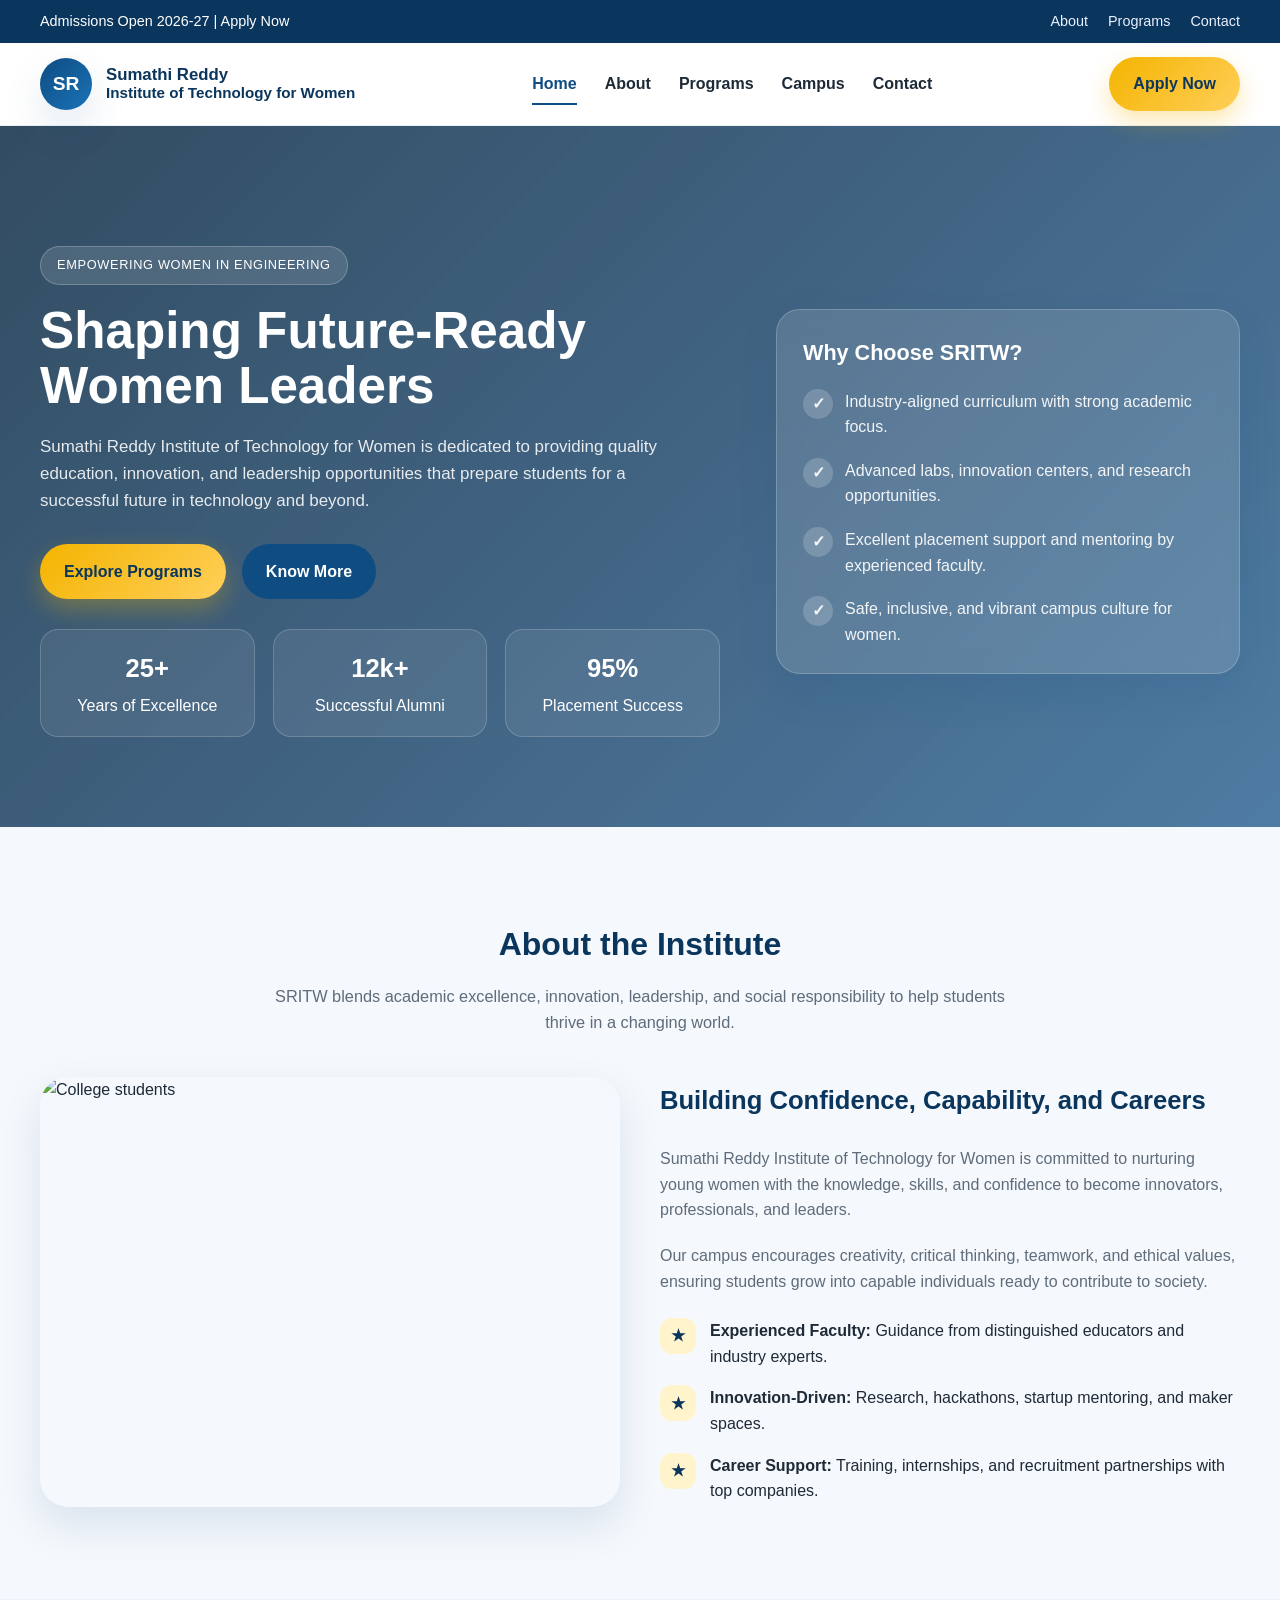
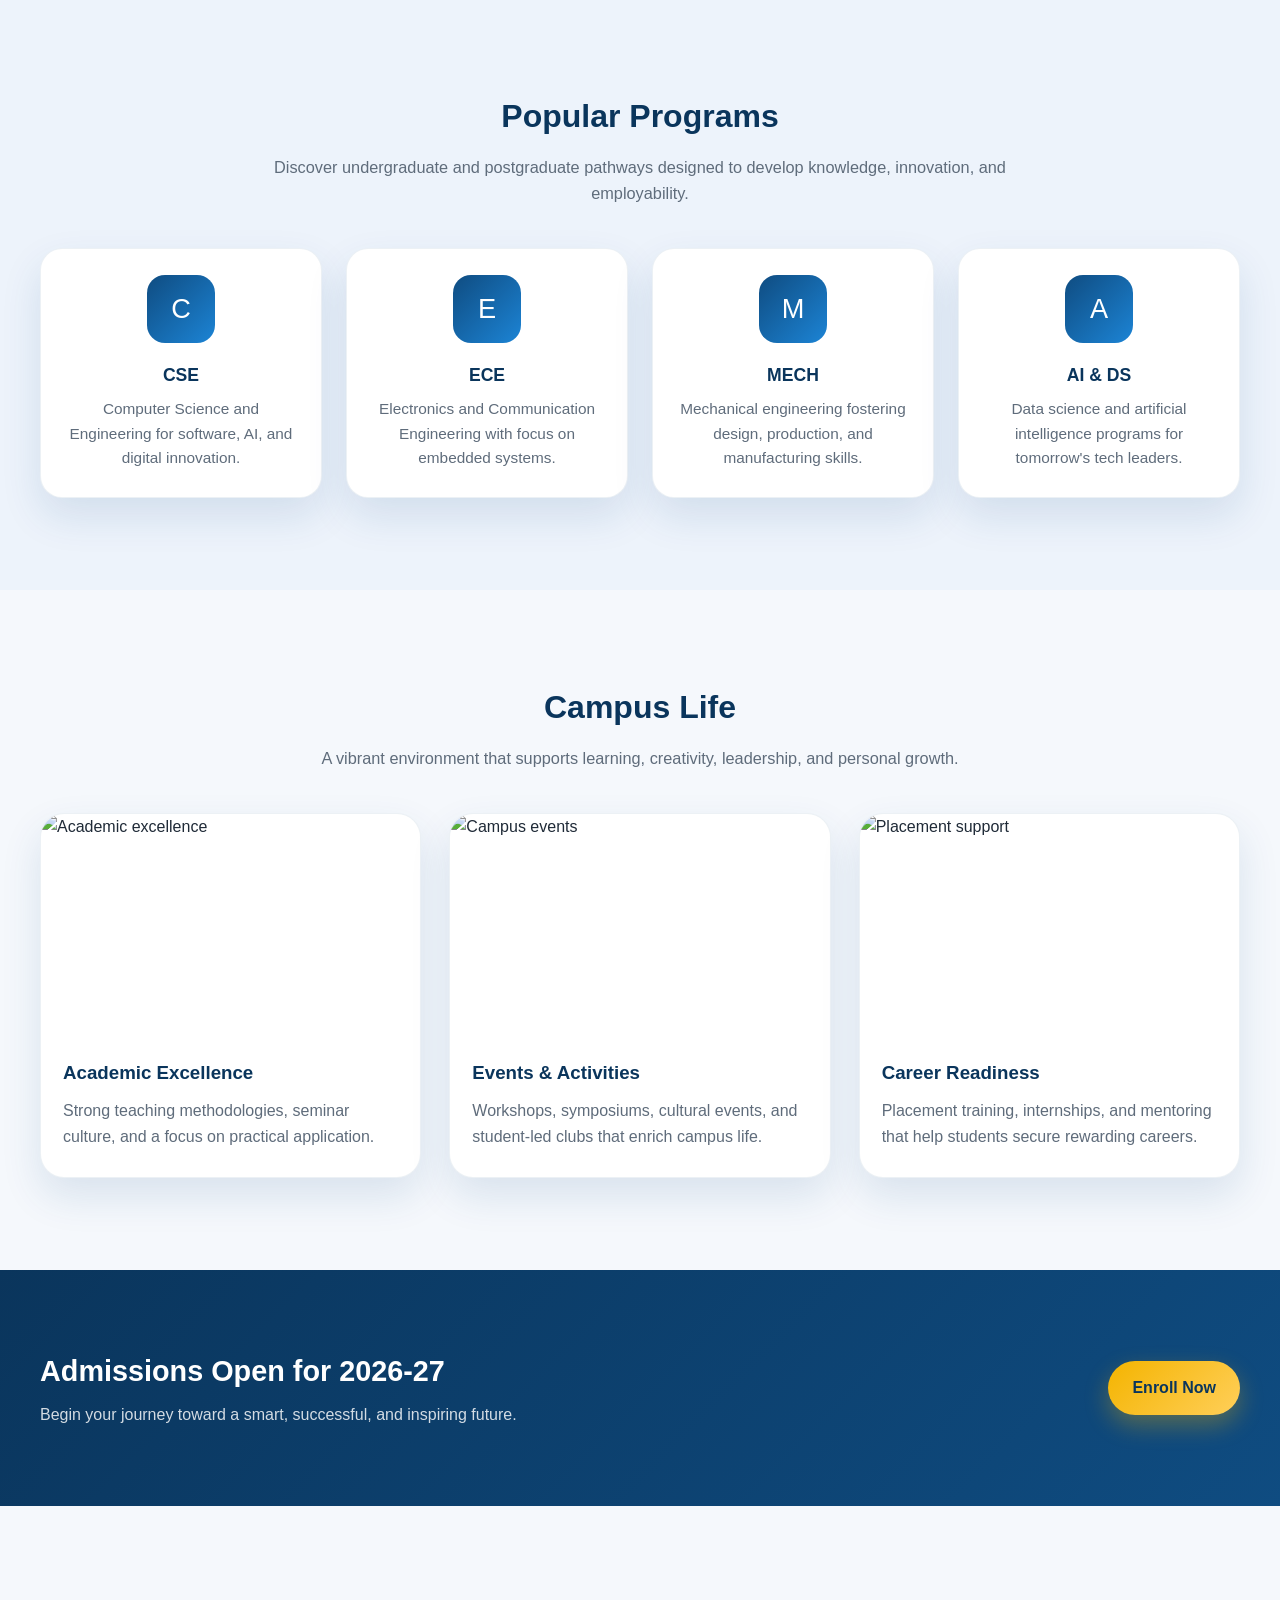
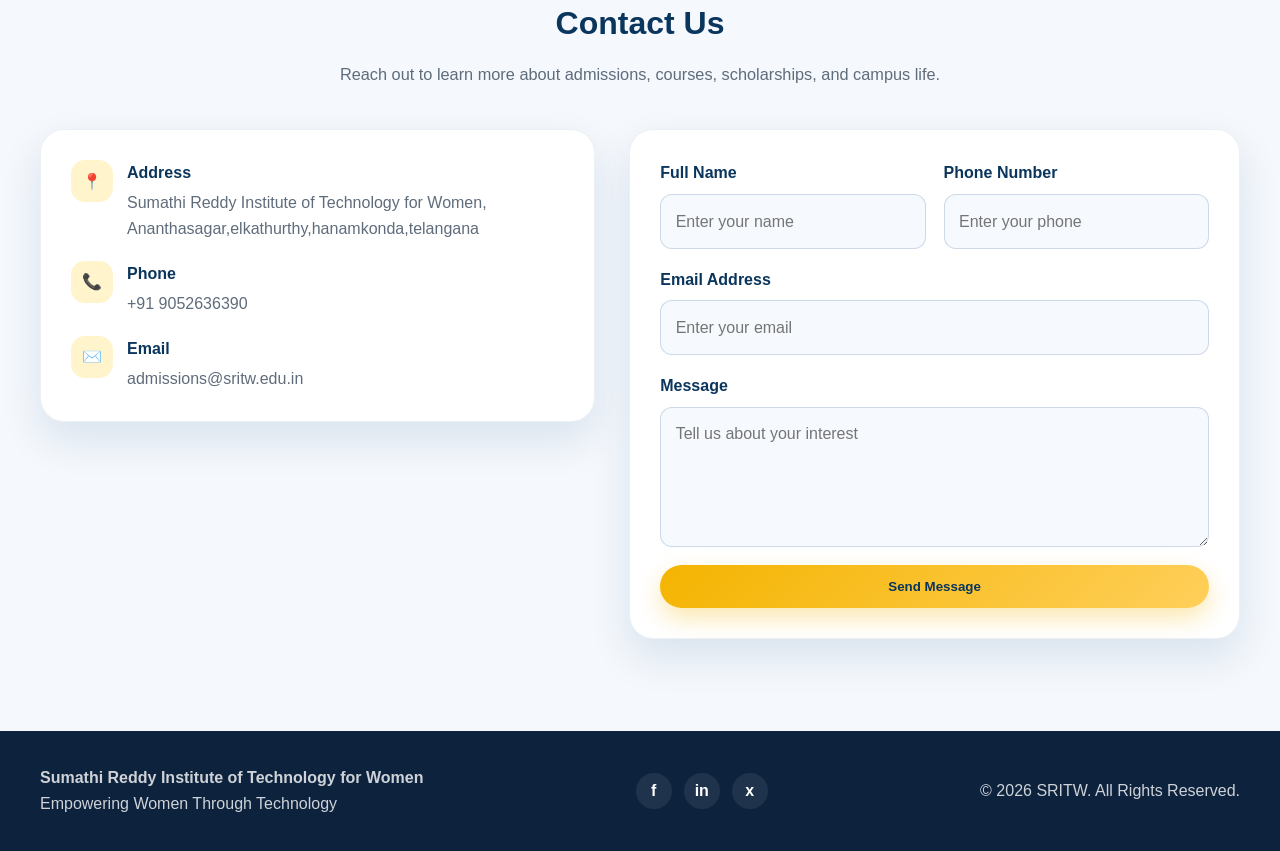
==== index2.html @ fce3830c "sritw webpage" ====
<!DOCTYPE html>
<html lang="en">
<head>
  <meta charset="UTF-8" />
  <meta name="viewport" content="width=device-width, initial-scale=1.0" />
  <title>Sumathi Reddy Institute of Technology for Women</title>
  <meta name="description" content="Sumathi Reddy Institute of Technology for Women - empowering women through quality education, innovation, and career excellence." />
  <style>
    :root {
      --primary: #0f4c81;
      --primary-dark: #0a355c;
      --accent: #f4b400;
      --accent-soft: #fff4cc;
      --text: #1f2a37;
      --muted: #5f6c7b;
      --bg: #f5f8fc;
      --white: #ffffff;
      --shadow: 0 18px 40px rgba(15, 76, 129, 0.12);
    }

    * { box-sizing: border-box; }

    html { scroll-behavior: smooth; }

    body {
      margin: 0;
      font-family: Arial, Helvetica, sans-serif;
      background: var(--bg);
      color: var(--text);
      line-height: 1.6;
    }

    img { max-width: 100%; display: block; }
    a { text-decoration: none; color: inherit; }

    .container {
      width: min(1200px, calc(100% - 40px));
      margin: 0 auto;
    }

    .topbar {
      background: var(--primary-dark);
      color: var(--white);
      font-size: 0.9rem;
    }

    .topbar-inner {
      display: flex;
      justify-content: space-between;
      align-items: center;
      gap: 20px;
      padding: 10px 0;
      flex-wrap: wrap;
    }

    .topbar-links {
      display: flex;
      gap: 20px;
      flex-wrap: wrap;
    }

    .topbar-links a { color: #eaf0ff; }

    .site-header {
      background: rgba(255,255,255,0.95);
      position: sticky;
      top: 0;
      z-index: 1000;
      border-bottom: 1px solid rgba(15, 76, 129, 0.08);
    }

    .nav {
      display: flex;
      justify-content: space-between;
      align-items: center;
      min-height: 82px;
      gap: 20px;
    }

    .brand {
      display: flex;
      align-items: center;
      gap: 14px;
      font-weight: 700;
      color: var(--primary-dark);
    }

    .brand-mark {
      width: 52px;
      height: 52px;
      border-radius: 50%;
      background: linear-gradient(135deg, var(--primary), #1a73b8);
      color: var(--white);
      display: grid;
      place-items: center;
      font-size: 1.2rem;
      box-shadow: var(--shadow);
    }

    .brand-text { line-height: 1.1; font-size: 0.95rem; }
    .brand-text strong { display: block; font-size: 1.05rem; }

    .nav-links {
      display: flex;
      align-items: center;
      gap: 28px;
      font-weight: 600;
      color: var(--text);
      flex-wrap: wrap;
    }

    .nav-links a {
      position: relative;
      transition: color 0.2s ease;
    }

    .nav-links a::after {
      content: "";
      position: absolute;
      left: 0;
      bottom: -8px;
      width: 0;
      height: 2px;
      background: var(--primary);
      transition: width 0.25s ease;
    }

    .nav-links a:hover::after,
    .nav-links a.active::after { width: 100%; }

    .nav-links a:hover,
    .nav-links a.active { color: var(--primary); }

    .nav-actions { display: flex; align-items: center; gap: 14px; }

    .btn {
      display: inline-block;
      border: none;
      cursor: pointer;
      border-radius: 999px;
      padding: 0.9rem 1.5rem;
      font-weight: 700;
      transition: transform 0.2s ease, box-shadow 0.2s ease;
    }

    .btn:hover { transform: translateY(-1px); }
    .btn-primary {
      background: linear-gradient(135deg, var(--accent), #ffcf5a);
      color: var(--primary-dark);
      box-shadow: 0 10px 25px rgba(244, 180, 0, 0.32);
    }
    .btn-secondary {
      background: var(--primary);
      color: var(--white);
    }

    .menu-toggle {
      display: none;
      flex-direction: column;
      gap: 5px;
      background: transparent;
      border: none;
      cursor: pointer;
      padding: 8px;
    }

    .menu-toggle span {
      display: block;
      width: 26px;
      height: 3px;
      background: var(--primary-dark);
      border-radius: 10px;
    }

    .hero {
      background: linear-gradient(135deg, rgba(7, 38, 65, 0.82), rgba(15, 76, 129, 0.72)),
        url('https://images.unsplash.com/photo-1522202176988-66273c2fd55f?auto=format&fit=crop&w=1400&q=80') center/cover no-repeat;
      color: var(--white);
      padding: 120px 0 90px;
    }

    .hero-grid {
      display: grid;
      grid-template-columns: 1.2fr 0.8fr;
      gap: 40px;
      align-items: center;
    }

    .eyebrow {
      display: inline-block;
      background: rgba(255,255,255,0.12);
      border: 1px solid rgba(255,255,255,0.22);
      padding: 0.5rem 1rem;
      border-radius: 999px;
      letter-spacing: 0.05em;
      font-size: 0.8rem;
      text-transform: uppercase;
      margin-bottom: 18px;
    }

    h1 {
      margin: 0;
      font-size: clamp(2.3rem, 4vw, 4rem);
      line-height: 1.08;
    }

    .hero p {
      font-size: 1.06rem;
      max-width: 640px;
      color: rgba(255,255,255,0.88);
      margin: 20px 0 30px;
    }

    .hero-actions {
      display: flex;
      gap: 16px;
      flex-wrap: wrap;
      margin-bottom: 30px;
    }

    .stats {
      display: grid;
      grid-template-columns: repeat(3, minmax(100px, 1fr));
      gap: 18px;
      width: min(680px, 100%);
    }

    .stat-box {
      background: rgba(255,255,255,0.08);
      border: 1px solid rgba(255,255,255,0.18);
      border-radius: 18px;
      padding: 18px 16px;
      text-align: center;
    }

    .stat-box strong {
      display: block;
      font-size: 1.6rem;
      margin-bottom: 4px;
    }

    .hero-card {
      background: rgba(255,255,255,0.13);
      border: 1px solid rgba(255,255,255,0.2);
      border-radius: 24px;
      padding: 26px;
      box-shadow: var(--shadow);
      backdrop-filter: blur(10px);
    }

    .hero-card h3 { margin-top: 0; margin-bottom: 18px; font-size: 1.35rem; }

    .info-list {
      list-style: none;
      padding: 0;
      margin: 0;
      display: grid;
      gap: 18px;
    }

    .info-list li {
      display: flex;
      align-items: flex-start;
      gap: 12px;
      color: rgba(255,255,255,0.92);
    }

    .info-list li span {
      width: 30px;
      height: 30px;
      border-radius: 50%;
      background: rgba(255,255,255,0.18);
      display: grid;
      place-items: center;
      font-weight: 700;
      flex-shrink: 0;
    }

    section { padding: 92px 0; }

    .section-heading {
      text-align: center;
      max-width: 760px;
      margin: 0 auto 42px;
    }

    .section-heading h2 {
      margin: 0 0 12px;
      font-size: clamp(2rem, 2.5vw, 2.8rem);
      color: var(--primary-dark);
    }

    .section-heading p {
      margin: 0;
      color: var(--muted);
      font-size: 1.02rem;
    }

    .about-grid {
      display: grid;
      grid-template-columns: 1fr 1fr;
      gap: 40px;
      align-items: center;
    }

    .about-image {
      border-radius: 28px;
      overflow: hidden;
      box-shadow: var(--shadow);
    }

    .about-image img {
      width: 100%;
      height: 100%;
      object-fit: cover;
      min-height: 430px;
    }

    .about-content h3 {
      margin-top: 0;
      font-size: clamp(1.6rem, 2vw, 2.2rem);
      color: var(--primary-dark);
    }

    .about-content p {
      color: var(--muted);
      margin-bottom: 20px;
    }

    .feature-list {
      list-style: none;
      padding: 0;
      margin: 24px 0 0;
      display: grid;
      gap: 16px;
    }

    .feature-list li {
      display: flex;
      gap: 14px;
      align-items: flex-start;
      color: var(--text);
    }

    .feature-list li .icon {
      width: 36px;
      height: 36px;
      border-radius: 12px;
      background: var(--accent-soft);
      color: var(--primary-dark);
      display: grid;
      place-items: center;
      font-weight: 700;
      flex-shrink: 0;
    }

    .cards-grid {
      display: grid;
      grid-template-columns: repeat(3, minmax(0, 1fr));
      gap: 28px;
    }

    .card {
      background: var(--white);
      border-radius: 24px;
      overflow: hidden;
      box-shadow: var(--shadow);
      border: 1px solid rgba(15, 76, 129, 0.08);
    }

    .card img {
      height: 220px;
      width: 100%;
      object-fit: cover;
    }

    .card-body { padding: 24px 22px 28px; }
    .card-body h3 {
      margin-top: 0;
      margin-bottom: 10px;
      color: var(--primary-dark);
    }
    .card-body p { margin: 0; color: var(--muted); }

    .program-grid {
      display: grid;
      grid-template-columns: repeat(4, minmax(0, 1fr));
      gap: 24px;
    }

    .program-box {
      background: var(--white);
      border-radius: 22px;
      padding: 26px 22px;
      text-align: center;
      box-shadow: var(--shadow);
      border: 1px solid rgba(15, 76, 129, 0.08);
    }

    .program-box .program-icon {
      width: 68px;
      height: 68px;
      border-radius: 18px;
      margin: 0 auto 18px;
      display: grid;
      place-items: center;
      font-size: 1.7rem;
      background: linear-gradient(135deg, var(--primary), #1c84d5);
      color: var(--white);
    }

    .program-box h3 { margin: 0 0 8px; color: var(--primary-dark); font-size: 1.1rem; }
    .program-box p { margin: 0; color: var(--muted); font-size: 0.96rem; }

    .cta {
      background: linear-gradient(135deg, var(--primary-dark), var(--primary));
      color: var(--white);
      padding: 78px 0;
    }

    .cta-wrap {
      display: flex;
      justify-content: space-between;
      align-items: center;
      gap: 24px;
      flex-wrap: wrap;
    }

    .cta h2 {
      margin: 0 0 8px;
      font-size: clamp(1.8rem, 2vw, 2.6rem);
    }

    .cta p {
      margin: 0;
      color: rgba(255,255,255,0.82);
    }

    .contact-grid {
      display: grid;
      grid-template-columns: 1fr 1.1fr;
      gap: 34px;
      align-items: start;
    }

    .contact-box,
    .contact-form {
      background: var(--white);
      border-radius: 24px;
      box-shadow: var(--shadow);
      padding: 30px;
      border: 1px solid rgba(15, 76, 129, 0.08);
    }

    .contact-info { display: grid; gap: 20px; }

    .info-item {
      display: flex;
      gap: 14px;
      align-items: flex-start;
    }

    .info-item .icon {
      width: 42px;
      height: 42px;
      border-radius: 14px;
      background: var(--accent-soft);
      display: grid;
      place-items: center;
      font-weight: 700;
      color: var(--primary-dark);
      flex-shrink: 0;
    }

    .info-item h4 { margin: 0 0 4px; color: var(--primary-dark); }
    .info-item p { margin: 0; color: var(--muted); }

    .contact-form form { display: grid; gap: 18px; }
    .field-row { display: grid; grid-template-columns: repeat(2, minmax(0, 1fr)); gap: 18px; }
    .input-group { display: grid; gap: 8px; }

    label {
      font-weight: 700;
      color: var(--primary-dark);
    }

    input,
    textarea {
      width: 100%;
      border: 1px solid rgba(15, 76, 129, 0.18);
      border-radius: 12px;
      padding: 0.85rem 0.9rem;
      font: inherit;
      background: #f6f9fd;
    }

    textarea { min-height: 140px; resize: vertical; }

    .footer {
      background: #0d223d;
      color: rgba(255,255,255,0.8);
      padding: 34px 0;
    }

    .footer-inner {
      display: flex;
      justify-content: space-between;
      gap: 20px;
      align-items: center;
      flex-wrap: wrap;
    }

    .socials {
      display: flex;
      gap: 12px;
      flex-wrap: wrap;
    }

    .socials a {
      width: 36px;
      height: 36px;
      border-radius: 50%;
      background: rgba(255,255,255,0.08);
      display: grid;
      place-items: center;
      font-weight: 700;
      color: var(--white);
    }

    @media (max-width: 980px) {
      .hero-grid,
      .about-grid,
      .contact-grid,
      .cards-grid,
      .program-grid { grid-template-columns: 1fr 1fr; }

      .hero-grid { grid-template-columns: 1fr; }

      .nav-links {
        position: absolute;
        top: calc(100% + 8px);
        left: 20px;
        right: 20px;
        display: none;
        flex-direction: column;
        background: var(--white);
        border-radius: 16px;
        box-shadow: var(--shadow);
        padding: 18px 16px;
        border: 1px solid rgba(15, 76, 129, 0.08);
      }

      .nav-links.open { display: flex; }
      .menu-toggle { display: flex; }
    }

    @media (max-width: 760px) {
      .cards-grid,
      .program-grid,
      .about-grid,
      .contact-grid,
      .field-row { grid-template-columns: 1fr; }

      .stats { grid-template-columns: 1fr; }
      .nav { min-height: 72px; }
      .nav-actions { display: none; }
      .topbar-inner { justify-content: center; text-align: center; }
      .topbar-links { justify-content: center; }
    }
  </style>
</head>
<body>
  <div class="topbar">
    <div class="container topbar-inner">
      <div>Admissions Open 2026-27 | Apply Now</div>
      <div class="topbar-links">
        <a href="#about">About</a>
        <a href="#programs">Programs</a>
        <a href="#contact">Contact</a>
      </div>
    </div>
  </div>

  <header class="site-header">
    <div class="container nav">
      <a href="#home" class="brand" aria-label="Sumathi Reddy Institute of Technology for Women home">
        <div class="brand-mark">SR</div>
        <div class="brand-text">
          <strong>Sumathi Reddy</strong>
          Institute of Technology for Women
        </div>
      </a>

      <nav class="nav-links" id="navLinks">
        <a href="#home" class="active">Home</a>
        <a href="#about">About</a>
        <a href="#programs">Programs</a>
        <a href="#campus">Campus</a>
        <a href="#contact">Contact</a>
      </nav>

      <div class="nav-actions">
        <a href="#contact" class="btn btn-primary">Apply Now</a>
      </div>

      <button class="menu-toggle" id="menuToggle" aria-label="Toggle menu">
        <span></span>
        <span></span>
        <span></span>
      </button>
    </div>
  </header>

  <main>
    <section class="hero" id="home">
      <div class="container hero-grid">
        <div>
          <div class="eyebrow">Empowering Women in Engineering</div>
          <h1>Shaping Future-Ready Women Leaders</h1>
          <p>
            Sumathi Reddy Institute of Technology for Women is dedicated to providing
            quality education, innovation, and leadership opportunities that prepare
            students for a successful future in technology and beyond.
          </p>

          <div class="hero-actions">
            <a href="#programs" class="btn btn-primary">Explore Programs</a>
            <a href="#about" class="btn btn-secondary">Know More</a>
          </div>

          <div class="stats">
            <div class="stat-box">
              <strong>25+</strong>
              <span>Years of Excellence</span>
            </div>
            <div class="stat-box">
              <strong>12k+</strong>
              <span>Successful Alumni</span>
            </div>
            <div class="stat-box">
              <strong>95%</strong>
              <span>Placement Success</span>
            </div>
          </div>
        </div>

        <div class="hero-card">
          <h3>Why Choose SRITW?</h3>
          <ul class="info-list">
            <li><span>✓</span><div>Industry-aligned curriculum with strong academic focus.</div></li>
            <li><span>✓</span><div>Advanced labs, innovation centers, and research opportunities.</div></li>
            <li><span>✓</span><div>Excellent placement support and mentoring by experienced faculty.</div></li>
            <li><span>✓</span><div>Safe, inclusive, and vibrant campus culture for women.</div></li>
          </ul>
        </div>
      </div>
    </section>

    <section id="about">
      <div class="container">
        <div class="section-heading">
          <h2>About the Institute</h2>
          <p>
            SRITW blends academic excellence, innovation, leadership, and social responsibility to help students thrive in a changing world.
          </p>
        </div>

        <div class="about-grid">
          <div class="about-image">
            <img src="https://images.unsplash.com/photo-1523240795612-9a054b0db644?auto=format&fit=crop&w=1000&q=80" alt="College students" />
          </div>

          <div class="about-content">
            <h3>Building Confidence, Capability, and Careers</h3>
            <p>
              Sumathi Reddy Institute of Technology for Women is committed to nurturing young women with the knowledge, skills, and confidence to become innovators, professionals, and leaders.
            </p>
            <p>
              Our campus encourages creativity, critical thinking, teamwork, and ethical values, ensuring students grow into capable individuals ready to contribute to society.
            </p>

            <ul class="feature-list">
              <li>
                <div class="icon">★</div>
                <div>
                  <strong>Experienced Faculty:</strong> Guidance from distinguished educators and industry experts.
                </div>
              </li>
              <li>
                <div class="icon">★</div>
                <div>
                  <strong>Innovation-Driven:</strong> Research, hackathons, startup mentoring, and maker spaces.
                </div>
              </li>
              <li>
                <div class="icon">★</div>
                <div>
                  <strong>Career Support:</strong> Training, internships, and recruitment partnerships with top companies.
                </div>
              </li>
            </ul>
          </div>
        </div>
      </div>
    </section>

    <section id="programs" style="background: #edf3fb;">
      <div class="container">
        <div class="section-heading">
          <h2>Popular Programs</h2>
          <p>
            Discover undergraduate and postgraduate pathways designed to develop knowledge, innovation, and employability.
          </p>
        </div>

        <div class="program-grid">
          <div class="program-box">
            <div class="program-icon">C</div>
            <h3>CSE</h3>
            <p>Computer Science and Engineering for software, AI, and digital innovation.</p>
          </div>
          <div class="program-box">
            <div class="program-icon">E</div>
            <h3>ECE</h3>
            <p>Electronics and Communication Engineering with focus on embedded systems.</p>
          </div>
          <div class="program-box">
            <div class="program-icon">M</div>
            <h3>MECH</h3>
            <p>Mechanical engineering fostering design, production, and manufacturing skills.</p>
          </div>
          <div class="program-box">
            <div class="program-icon">A</div>
            <h3>AI & DS</h3>
            <p>Data science and artificial intelligence programs for tomorrow's tech leaders.</p>
          </div>
        </div>
      </div>
    </section>

    <section id="campus">
      <div class="container">
        <div class="section-heading">
          <h2>Campus Life</h2>
          <p>
            A vibrant environment that supports learning, creativity, leadership, and personal growth.
          </p>
        </div>

        <div class="cards-grid">
          <article class="card">
            <img src="https://images.unsplash.com/photo-1541339907198-e08756dedf3f?auto=format&fit=crop&w=900&q=80" alt="Academic excellence" />
            <div class="card-body">
              <h3>Academic Excellence</h3>
              <p>Strong teaching methodologies, seminar culture, and a focus on practical application.</p>
            </div>
          </article>

          <article class="card">
            <img src="https://images.unsplash.com/photo-1517248135467-4c7edcad34c4?auto=format&fit=crop&w=900&q=80" alt="Campus events" />
            <div class="card-body">
              <h3>Events & Activities</h3>
              <p>Workshops, symposiums, cultural events, and student-led clubs that enrich campus life.</p>
            </div>
          </article>

          <article class="card">
            <img src="https://images.unsplash.com/photo-1552664730-d307ca884978?auto=format&fit=crop&w=900&q=80" alt="Placement support" />
            <div class="card-body">
              <h3>Career Readiness</h3>
              <p>Placement training, internships, and mentoring that help students secure rewarding careers.</p>
            </div>
          </article>
        </div>
      </div>
    </section>

    <section class="cta">
      <div class="container cta-wrap">
        <div>
          <h2>Admissions Open for 2026-27</h2>
          <p>Begin your journey toward a smart, successful, and inspiring future.</p>
        </div>
        <a href="#contact" class="btn btn-primary">Enroll Now</a>
      </div>
    </section>

    <section id="contact">
      <div class="container">
        <div class="section-heading">
          <h2>Contact Us</h2>
          <p>
            Reach out to learn more about admissions, courses, scholarships, and campus life.
          </p>
        </div>

        <div class="contact-grid">
          <div class="contact-box">
            <div class="contact-info">
              <div class="info-item">
                <div class="icon">📍</div>
                <div>
                  <h4>Address</h4>
                  <p>Sumathi Reddy Institute of Technology for Women, Ananthasagar,elkathurthy,hanamkonda,telangana</p>
                </div>
              </div>
              <div class="info-item">
                <div class="icon">📞</div>
                <div>
                  <h4>Phone</h4>
                <p>+91 9052636390</p>
                </div>
              </div>
              <div class="info-item">
                <div class="icon">✉️</div>
                <div>
                  <h4>Email</h4>
                  <p>admissions@sritw.edu.in</p>
                </div>
              </div>
            </div>
          </div>

          <div class="contact-form">
            <form id="contactForm">
              <div class="field-row">
                <div class="input-group">
                  <label for="name">Full Name</label>
                  <input type="text" id="name" name="name" placeholder="Enter your name" required />
                </div>
                <div class="input-group">
                  <label for="phone">Phone Number</label>
                  <input type="tel" id="phone" name="phone" placeholder="Enter your phone" required />
                </div>
              </div>

              <div class="input-group">
                <label for="email">Email Address</label>
                <input type="email" id="email" name="email" placeholder="Enter your email" required />
              </div>

              <div class="input-group">
                <label for="message">Message</label>
                <textarea id="message" name="message" placeholder="Tell us about your interest" required></textarea>
              </div>

              <button type="submit" class="btn btn-primary">Send Message</button>
            </form>
          </div>
        </div>
      </div>
    </section>
  </main>

  <footer class="footer">
    <div class="container footer-inner">
      <div>
        <strong>Sumathi Reddy Institute of Technology for Women</strong><br />
        Empowering Women Through Technology
      </div>
      <div class="socials">
        <a href="#" aria-label="Facebook">f</a>
        <a href="#" aria-label="Instagram">in</a>
        <a href="#" aria-label="Twitter">x</a>
      </div>
      <div>© <span id="year"></span> SRITW. All Rights Reserved.</div>
    </div>
  </footer>

  <script>
    const menuToggle = document.getElementById('menuToggle');
    const navLinks = document.getElementById('navLinks');

    menuToggle.addEventListener('click', () => {
      navLinks.classList.toggle('open');
    });

    document.querySelectorAll('.nav-links a').forEach(link => {
      link.addEventListener('click', () => {
        navLinks.classList.remove('open');
      });
    });

    const yearElement = document.getElementById('year');
    yearElement.textContent = new Date().getFullYear();

    document.getElementById('contactForm').addEventListener('submit', function (event) {
      event.preventDefault();
      alert('Thank you! Your message has been submitted successfully.');
      this.reset();
    });
  </script>
</body>
</html>
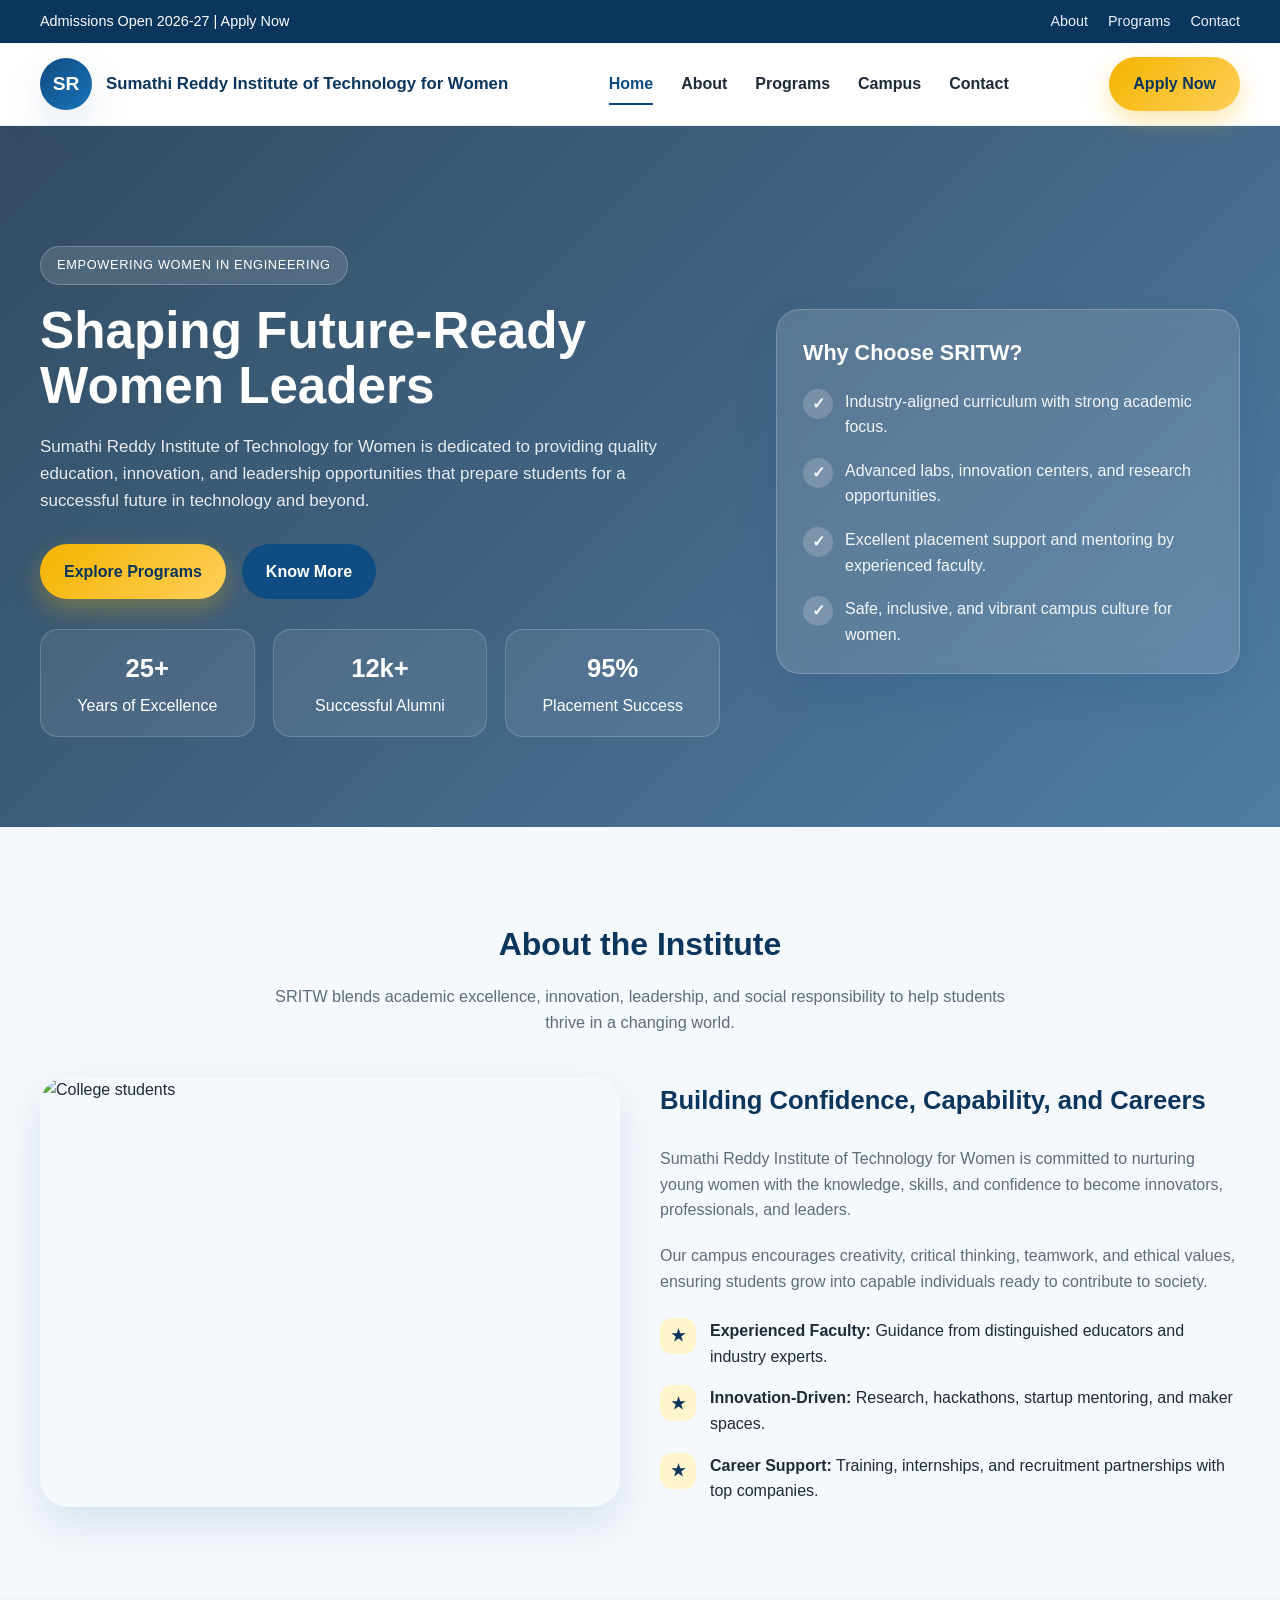
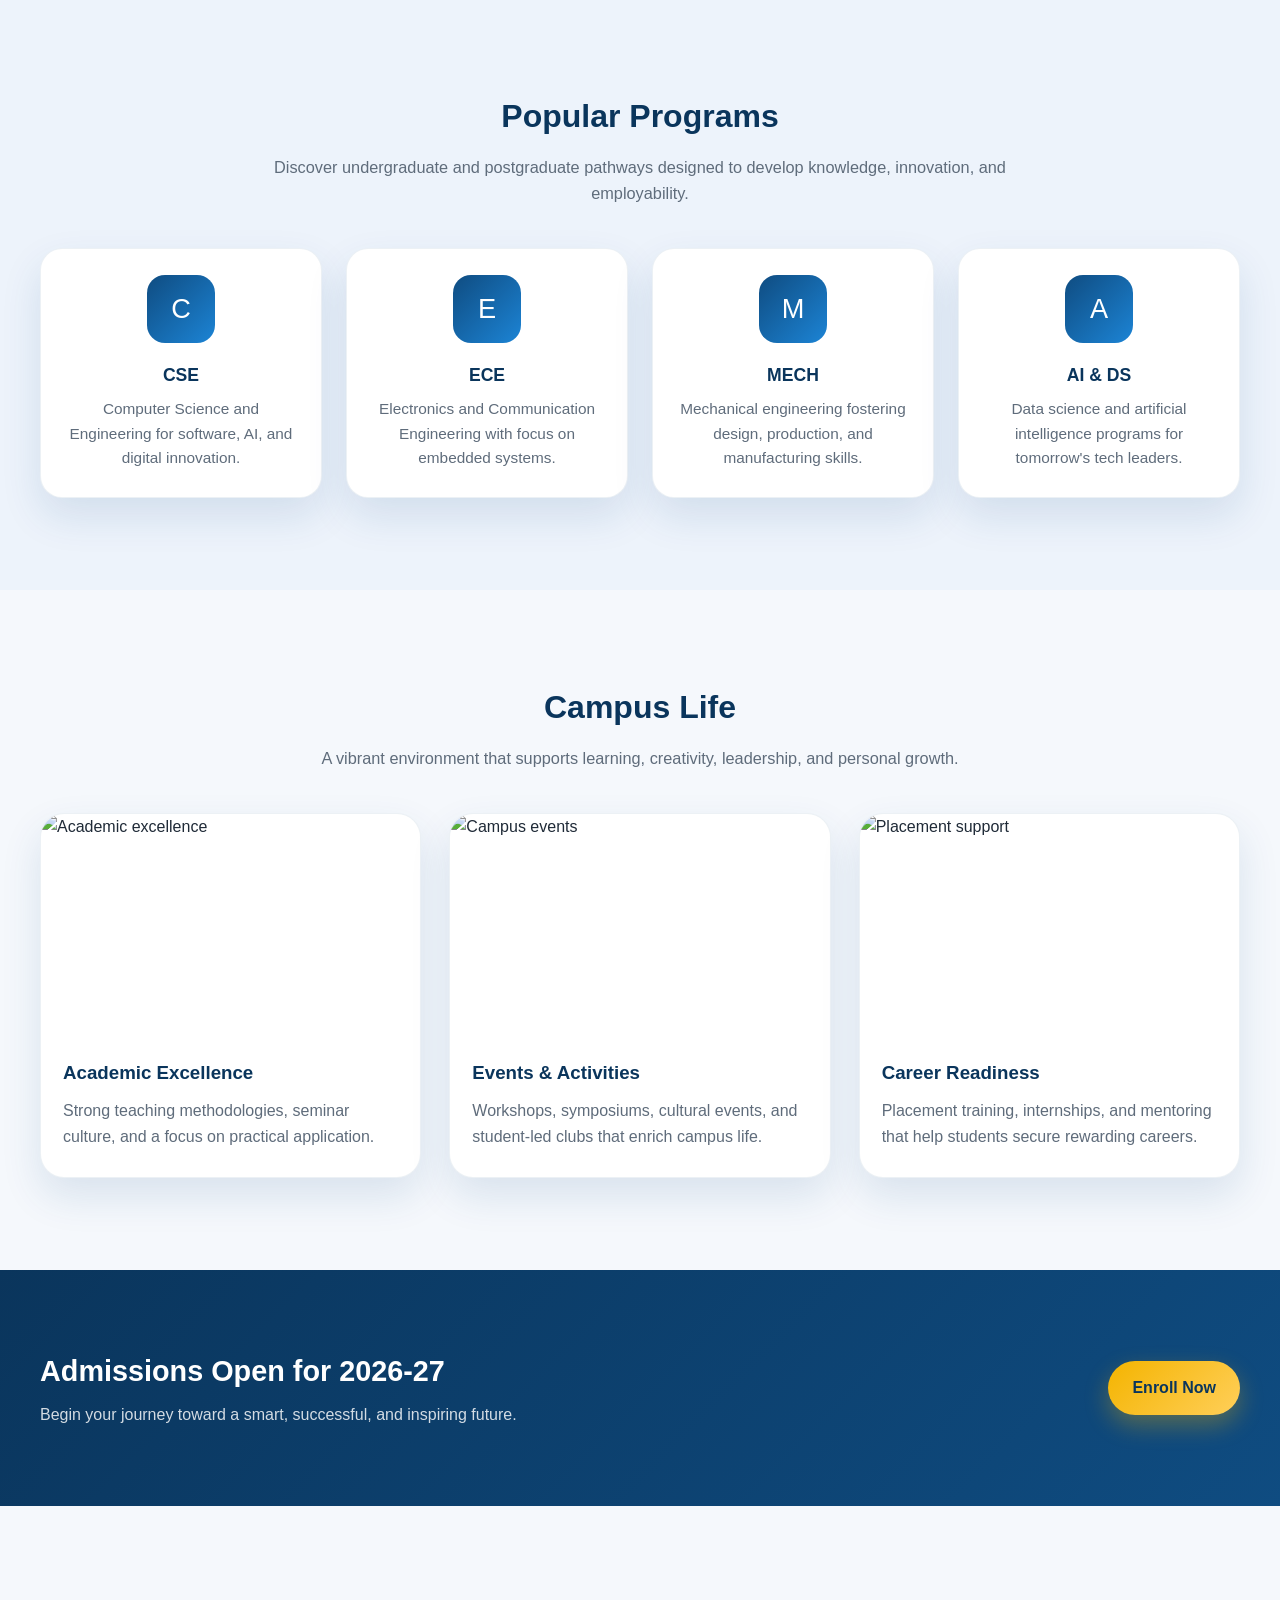
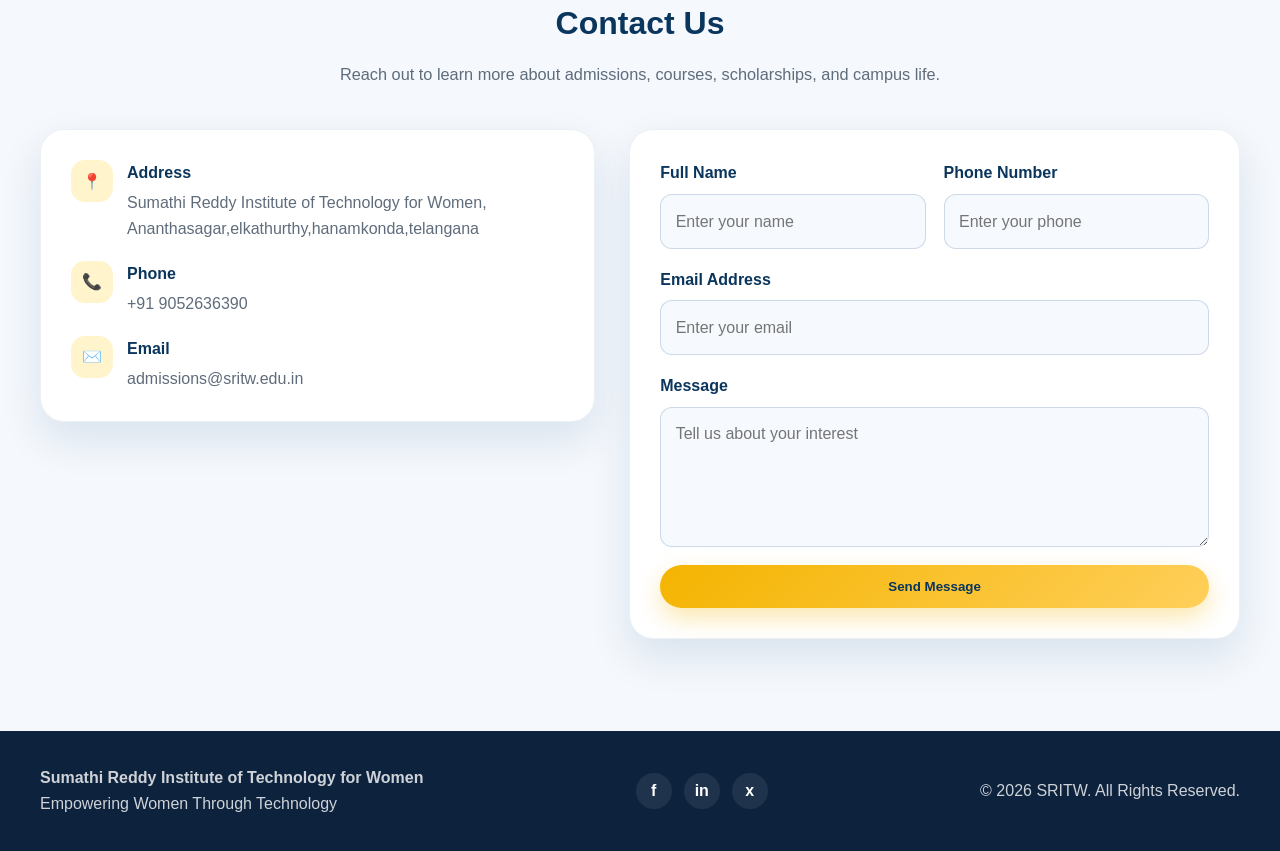
==== commit e90a8fe1: "project sritw" ====
--- a/index2.html
+++ b/index2.html
@@ -5,569 +5,7 @@
   <meta name="viewport" content="width=device-width, initial-scale=1.0" />
   <title>Sumathi Reddy Institute of Technology for Women</title>
   <meta name="description" content="Sumathi Reddy Institute of Technology for Women - empowering women through quality education, innovation, and career excellence." />
-  <style>
-    :root {
-      --primary: #0f4c81;
-      --primary-dark: #0a355c;
-      --accent: #f4b400;
-      --accent-soft: #fff4cc;
-      --text: #1f2a37;
-      --muted: #5f6c7b;
-      --bg: #f5f8fc;
-      --white: #ffffff;
-      --shadow: 0 18px 40px rgba(15, 76, 129, 0.12);
-    }
-
-    * { box-sizing: border-box; }
-
-    html { scroll-behavior: smooth; }
-
-    body {
-      margin: 0;
-      font-family: Arial, Helvetica, sans-serif;
-      background: var(--bg);
-      color: var(--text);
-      line-height: 1.6;
-    }
-
-    img { max-width: 100%; display: block; }
-    a { text-decoration: none; color: inherit; }
-
-    .container {
-      width: min(1200px, calc(100% - 40px));
-      margin: 0 auto;
-    }
-
-    .topbar {
-      background: var(--primary-dark);
-      color: var(--white);
-      font-size: 0.9rem;
-    }
-
-    .topbar-inner {
-      display: flex;
-      justify-content: space-between;
-      align-items: center;
-      gap: 20px;
-      padding: 10px 0;
-      flex-wrap: wrap;
-    }
-
-    .topbar-links {
-      display: flex;
-      gap: 20px;
-      flex-wrap: wrap;
-    }
-
-    .topbar-links a { color: #eaf0ff; }
-
-    .site-header {
-      background: rgba(255,255,255,0.95);
-      position: sticky;
-      top: 0;
-      z-index: 1000;
-      border-bottom: 1px solid rgba(15, 76, 129, 0.08);
-    }
-
-    .nav {
-      display: flex;
-      justify-content: space-between;
-      align-items: center;
-      min-height: 82px;
-      gap: 20px;
-    }
-
-    .brand {
-      display: flex;
-      align-items: center;
-      gap: 14px;
-      font-weight: 700;
-      color: var(--primary-dark);
-    }
-
-    .brand-mark {
-      width: 52px;
-      height: 52px;
-      border-radius: 50%;
-      background: linear-gradient(135deg, var(--primary), #1a73b8);
-      color: var(--white);
-      display: grid;
-      place-items: center;
-      font-size: 1.2rem;
-      box-shadow: var(--shadow);
-    }
-
-    .brand-text { line-height: 1.1; font-size: 0.95rem; }
-    .brand-text strong { display: block; font-size: 1.05rem; }
-
-    .nav-links {
-      display: flex;
-      align-items: center;
-      gap: 28px;
-      font-weight: 600;
-      color: var(--text);
-      flex-wrap: wrap;
-    }
-
-    .nav-links a {
-      position: relative;
-      transition: color 0.2s ease;
-    }
-
-    .nav-links a::after {
-      content: "";
-      position: absolute;
-      left: 0;
-      bottom: -8px;
-      width: 0;
-      height: 2px;
-      background: var(--primary);
-      transition: width 0.25s ease;
-    }
-
-    .nav-links a:hover::after,
-    .nav-links a.active::after { width: 100%; }
-
-    .nav-links a:hover,
-    .nav-links a.active { color: var(--primary); }
-
-    .nav-actions { display: flex; align-items: center; gap: 14px; }
-
-    .btn {
-      display: inline-block;
-      border: none;
-      cursor: pointer;
-      border-radius: 999px;
-      padding: 0.9rem 1.5rem;
-      font-weight: 700;
-      transition: transform 0.2s ease, box-shadow 0.2s ease;
-    }
-
-    .btn:hover { transform: translateY(-1px); }
-    .btn-primary {
-      background: linear-gradient(135deg, var(--accent), #ffcf5a);
-      color: var(--primary-dark);
-      box-shadow: 0 10px 25px rgba(244, 180, 0, 0.32);
-    }
-    .btn-secondary {
-      background: var(--primary);
-      color: var(--white);
-    }
-
-    .menu-toggle {
-      display: none;
-      flex-direction: column;
-      gap: 5px;
-      background: transparent;
-      border: none;
-      cursor: pointer;
-      padding: 8px;
-    }
-
-    .menu-toggle span {
-      display: block;
-      width: 26px;
-      height: 3px;
-      background: var(--primary-dark);
-      border-radius: 10px;
-    }
-
-    .hero {
-      background: linear-gradient(135deg, rgba(7, 38, 65, 0.82), rgba(15, 76, 129, 0.72)),
-        url('https://images.unsplash.com/photo-1522202176988-66273c2fd55f?auto=format&fit=crop&w=1400&q=80') center/cover no-repeat;
-      color: var(--white);
-      padding: 120px 0 90px;
-    }
-
-    .hero-grid {
-      display: grid;
-      grid-template-columns: 1.2fr 0.8fr;
-      gap: 40px;
-      align-items: center;
-    }
-
-    .eyebrow {
-      display: inline-block;
-      background: rgba(255,255,255,0.12);
-      border: 1px solid rgba(255,255,255,0.22);
-      padding: 0.5rem 1rem;
-      border-radius: 999px;
-      letter-spacing: 0.05em;
-      font-size: 0.8rem;
-      text-transform: uppercase;
-      margin-bottom: 18px;
-    }
-
-    h1 {
-      margin: 0;
-      font-size: clamp(2.3rem, 4vw, 4rem);
-      line-height: 1.08;
-    }
-
-    .hero p {
-      font-size: 1.06rem;
-      max-width: 640px;
-      color: rgba(255,255,255,0.88);
-      margin: 20px 0 30px;
-    }
-
-    .hero-actions {
-      display: flex;
-      gap: 16px;
-      flex-wrap: wrap;
-      margin-bottom: 30px;
-    }
-
-    .stats {
-      display: grid;
-      grid-template-columns: repeat(3, minmax(100px, 1fr));
-      gap: 18px;
-      width: min(680px, 100%);
-    }
-
-    .stat-box {
-      background: rgba(255,255,255,0.08);
-      border: 1px solid rgba(255,255,255,0.18);
-      border-radius: 18px;
-      padding: 18px 16px;
-      text-align: center;
-    }
-
-    .stat-box strong {
-      display: block;
-      font-size: 1.6rem;
-      margin-bottom: 4px;
-    }
-
-    .hero-card {
-      background: rgba(255,255,255,0.13);
-      border: 1px solid rgba(255,255,255,0.2);
-      border-radius: 24px;
-      padding: 26px;
-      box-shadow: var(--shadow);
-      backdrop-filter: blur(10px);
-    }
-
-    .hero-card h3 { margin-top: 0; margin-bottom: 18px; font-size: 1.35rem; }
-
-    .info-list {
-      list-style: none;
-      padding: 0;
-      margin: 0;
-      display: grid;
-      gap: 18px;
-    }
-
-    .info-list li {
-      display: flex;
-      align-items: flex-start;
-      gap: 12px;
-      color: rgba(255,255,255,0.92);
-    }
-
-    .info-list li span {
-      width: 30px;
-      height: 30px;
-      border-radius: 50%;
-      background: rgba(255,255,255,0.18);
-      display: grid;
-      place-items: center;
-      font-weight: 700;
-      flex-shrink: 0;
-    }
-
-    section { padding: 92px 0; }
-
-    .section-heading {
-      text-align: center;
-      max-width: 760px;
-      margin: 0 auto 42px;
-    }
-
-    .section-heading h2 {
-      margin: 0 0 12px;
-      font-size: clamp(2rem, 2.5vw, 2.8rem);
-      color: var(--primary-dark);
-    }
-
-    .section-heading p {
-      margin: 0;
-      color: var(--muted);
-      font-size: 1.02rem;
-    }
-
-    .about-grid {
-      display: grid;
-      grid-template-columns: 1fr 1fr;
-      gap: 40px;
-      align-items: center;
-    }
-
-    .about-image {
-      border-radius: 28px;
-      overflow: hidden;
-      box-shadow: var(--shadow);
-    }
-
-    .about-image img {
-      width: 100%;
-      height: 100%;
-      object-fit: cover;
-      min-height: 430px;
-    }
-
-    .about-content h3 {
-      margin-top: 0;
-      font-size: clamp(1.6rem, 2vw, 2.2rem);
-      color: var(--primary-dark);
-    }
-
-    .about-content p {
-      color: var(--muted);
-      margin-bottom: 20px;
-    }
-
-    .feature-list {
-      list-style: none;
-      padding: 0;
-      margin: 24px 0 0;
-      display: grid;
-      gap: 16px;
-    }
-
-    .feature-list li {
-      display: flex;
-      gap: 14px;
-      align-items: flex-start;
-      color: var(--text);
-    }
-
-    .feature-list li .icon {
-      width: 36px;
-      height: 36px;
-      border-radius: 12px;
-      background: var(--accent-soft);
-      color: var(--primary-dark);
-      display: grid;
-      place-items: center;
-      font-weight: 700;
-      flex-shrink: 0;
-    }
-
-    .cards-grid {
-      display: grid;
-      grid-template-columns: repeat(3, minmax(0, 1fr));
-      gap: 28px;
-    }
-
-    .card {
-      background: var(--white);
-      border-radius: 24px;
-      overflow: hidden;
-      box-shadow: var(--shadow);
-      border: 1px solid rgba(15, 76, 129, 0.08);
-    }
-
-    .card img {
-      height: 220px;
-      width: 100%;
-      object-fit: cover;
-    }
-
-    .card-body { padding: 24px 22px 28px; }
-    .card-body h3 {
-      margin-top: 0;
-      margin-bottom: 10px;
-      color: var(--primary-dark);
-    }
-    .card-body p { margin: 0; color: var(--muted); }
-
-    .program-grid {
-      display: grid;
-      grid-template-columns: repeat(4, minmax(0, 1fr));
-      gap: 24px;
-    }
-
-    .program-box {
-      background: var(--white);
-      border-radius: 22px;
-      padding: 26px 22px;
-      text-align: center;
-      box-shadow: var(--shadow);
-      border: 1px solid rgba(15, 76, 129, 0.08);
-    }
-
-    .program-box .program-icon {
-      width: 68px;
-      height: 68px;
-      border-radius: 18px;
-      margin: 0 auto 18px;
-      display: grid;
-      place-items: center;
-      font-size: 1.7rem;
-      background: linear-gradient(135deg, var(--primary), #1c84d5);
-      color: var(--white);
-    }
-
-    .program-box h3 { margin: 0 0 8px; color: var(--primary-dark); font-size: 1.1rem; }
-    .program-box p { margin: 0; color: var(--muted); font-size: 0.96rem; }
-
-    .cta {
-      background: linear-gradient(135deg, var(--primary-dark), var(--primary));
-      color: var(--white);
-      padding: 78px 0;
-    }
-
-    .cta-wrap {
-      display: flex;
-      justify-content: space-between;
-      align-items: center;
-      gap: 24px;
-      flex-wrap: wrap;
-    }
-
-    .cta h2 {
-      margin: 0 0 8px;
-      font-size: clamp(1.8rem, 2vw, 2.6rem);
-    }
-
-    .cta p {
-      margin: 0;
-      color: rgba(255,255,255,0.82);
-    }
-
-    .contact-grid {
-      display: grid;
-      grid-template-columns: 1fr 1.1fr;
-      gap: 34px;
-      align-items: start;
-    }
-
-    .contact-box,
-    .contact-form {
-      background: var(--white);
-      border-radius: 24px;
-      box-shadow: var(--shadow);
-      padding: 30px;
-      border: 1px solid rgba(15, 76, 129, 0.08);
-    }
-
-    .contact-info { display: grid; gap: 20px; }
-
-    .info-item {
-      display: flex;
-      gap: 14px;
-      align-items: flex-start;
-    }
-
-    .info-item .icon {
-      width: 42px;
-      height: 42px;
-      border-radius: 14px;
-      background: var(--accent-soft);
-      display: grid;
-      place-items: center;
-      font-weight: 700;
-      color: var(--primary-dark);
-      flex-shrink: 0;
-    }
-
-    .info-item h4 { margin: 0 0 4px; color: var(--primary-dark); }
-    .info-item p { margin: 0; color: var(--muted); }
-
-    .contact-form form { display: grid; gap: 18px; }
-    .field-row { display: grid; grid-template-columns: repeat(2, minmax(0, 1fr)); gap: 18px; }
-    .input-group { display: grid; gap: 8px; }
-
-    label {
-      font-weight: 700;
-      color: var(--primary-dark);
-    }
-
-    input,
-    textarea {
-      width: 100%;
-      border: 1px solid rgba(15, 76, 129, 0.18);
-      border-radius: 12px;
-      padding: 0.85rem 0.9rem;
-      font: inherit;
-      background: #f6f9fd;
-    }
-
-    textarea { min-height: 140px; resize: vertical; }
-
-    .footer {
-      background: #0d223d;
-      color: rgba(255,255,255,0.8);
-      padding: 34px 0;
-    }
-
-    .footer-inner {
-      display: flex;
-      justify-content: space-between;
-      gap: 20px;
-      align-items: center;
-      flex-wrap: wrap;
-    }
-
-    .socials {
-      display: flex;
-      gap: 12px;
-      flex-wrap: wrap;
-    }
-
-    .socials a {
-      width: 36px;
-      height: 36px;
-      border-radius: 50%;
-      background: rgba(255,255,255,0.08);
-      display: grid;
-      place-items: center;
-      font-weight: 700;
-      color: var(--white);
-    }
-
-    @media (max-width: 980px) {
-      .hero-grid,
-      .about-grid,
-      .contact-grid,
-      .cards-grid,
-      .program-grid { grid-template-columns: 1fr 1fr; }
-
-      .hero-grid { grid-template-columns: 1fr; }
-
-      .nav-links {
-        position: absolute;
-        top: calc(100% + 8px);
-        left: 20px;
-        right: 20px;
-        display: none;
-        flex-direction: column;
-        background: var(--white);
-        border-radius: 16px;
-        box-shadow: var(--shadow);
-        padding: 18px 16px;
-        border: 1px solid rgba(15, 76, 129, 0.08);
-      }
-
-      .nav-links.open { display: flex; }
-      .menu-toggle { display: flex; }
-    }
-
-    @media (max-width: 760px) {
-      .cards-grid,
-      .program-grid,
-      .about-grid,
-      .contact-grid,
-      .field-row { grid-template-columns: 1fr; }
-
-      .stats { grid-template-columns: 1fr; }
-      .nav { min-height: 72px; }
-      .nav-actions { display: none; }
-      .topbar-inner { justify-content: center; text-align: center; }
-      .topbar-links { justify-content: center; }
-    }
-  </style>
+  <link rel="stylesheet" href="index.css" />
 </head>
 <body>
   <div class="topbar">
@@ -586,8 +24,7 @@
       <a href="#home" class="brand" aria-label="Sumathi Reddy Institute of Technology for Women home">
         <div class="brand-mark">SR</div>
         <div class="brand-text">
-          <strong>Sumathi Reddy</strong>
-          Institute of Technology for Women
+          <strong>Sumathi Reddy Institute of Technology for Women</strong>
         </div>
       </a>
 
--- a/index.css
+++ b/index.css
@@ -0,0 +1,562 @@
+
+:root {
+  --primary: #0f4c81;
+  --primary-dark: #0a355c;
+  --accent: #f4b400;
+  --accent-soft: #fff4cc;
+  --text: #1f2a37;
+  --muted: #5f6c7b;
+  --bg: #f5f8fc;
+  --white: #ffffff;
+  --shadow: 0 18px 40px rgba(15, 76, 129, 0.12);
+}
+
+* { box-sizing: border-box; }
+
+html { scroll-behavior: smooth; }
+
+body {
+  margin: 0;
+  font-family: Arial, Helvetica, sans-serif;
+  background: var(--bg);
+  color: var(--text);
+  line-height: 1.6;
+}
+
+img { max-width: 100%; display: block; }
+a { text-decoration: none; color: inherit; }
+
+.container {
+  width: min(1200px, calc(100% - 40px));
+  margin: 0 auto;
+}
+
+.topbar {
+  background: var(--primary-dark);
+  color: var(--white);
+  font-size: 0.9rem;
+}
+
+.topbar-inner {
+  display: flex;
+  justify-content: space-between;
+  align-items: center;
+  gap: 20px;
+  padding: 10px 0;
+  flex-wrap: wrap;
+}
+
+.topbar-links {
+  display: flex;
+  gap: 20px;
+  flex-wrap: wrap;
+}
+
+.topbar-links a { color: #eaf0ff; }
+
+.site-header {
+  background: rgba(255,255,255,0.95);
+  position: sticky;
+  top: 0;
+  z-index: 1000;
+  border-bottom: 1px solid rgba(15, 76, 129, 0.08);
+}
+
+.nav {
+  display: flex;
+  justify-content: space-between;
+  align-items: center;
+  min-height: 82px;
+  gap: 20px;
+}
+
+.brand {
+  display: flex;
+  align-items: center;
+  gap: 14px;
+  font-weight: 700;
+  color: var(--primary-dark);
+}
+
+.brand-mark {
+  width: 52px;
+  height: 52px;
+  border-radius: 50%;
+  background: linear-gradient(135deg, var(--primary), #1a73b8);
+  color: var(--white);
+  display: grid;
+  place-items: center;
+  font-size: 1.2rem;
+  box-shadow: var(--shadow);
+}
+
+.brand-text { line-height: 1.1; font-size: 0.95rem; }
+.brand-text strong { display: block; font-size: 1.05rem; }
+
+.nav-links {
+  display: flex;
+  align-items: center;
+  gap: 28px;
+  font-weight: 600;
+  color: var(--text);
+  flex-wrap: wrap;
+}
+
+.nav-links a {
+  position: relative;
+  transition: color 0.2s ease;
+}
+
+.nav-links a::after {
+  content: "";
+  position: absolute;
+  left: 0;
+  bottom: -8px;
+  width: 0;
+  height: 2px;
+  background: var(--primary);
+  transition: width 0.25s ease;
+}
+
+.nav-links a:hover::after,
+.nav-links a.active::after { width: 100%; }
+
+.nav-links a:hover,
+.nav-links a.active { color: var(--primary); }
+
+.nav-actions { display: flex; align-items: center; gap: 14px; }
+
+.btn {
+  display: inline-block;
+  border: none;
+  cursor: pointer;
+  border-radius: 999px;
+  padding: 0.9rem 1.5rem;
+  font-weight: 700;
+  transition: transform 0.2s ease, box-shadow 0.2s ease;
+}
+
+.btn:hover { transform: translateY(-1px); }
+.btn-primary {
+  background: linear-gradient(135deg, var(--accent), #ffcf5a);
+  color: var(--primary-dark);
+  box-shadow: 0 10px 25px rgba(244, 180, 0, 0.32);
+}
+.btn-secondary {
+  background: var(--primary);
+  color: var(--white);
+}
+
+.menu-toggle {
+  display: none;
+  flex-direction: column;
+  gap: 5px;
+  background: transparent;
+  border: none;
+  cursor: pointer;
+  padding: 8px;
+}
+
+.menu-toggle span {
+  display: block;
+  width: 26px;
+  height: 3px;
+  background: var(--primary-dark);
+  border-radius: 10px;
+}
+
+.hero {
+  background: linear-gradient(135deg, rgba(7, 38, 65, 0.82), rgba(15, 76, 129, 0.72)),
+    url('https://images.unsplash.com/photo-1522202176988-66273c2fd55f?auto=format&fit=crop&w=1400&q=80') center/cover no-repeat;
+  color: var(--white);
+  padding: 120px 0 90px;
+}
+
+.hero-grid {
+  display: grid;
+  grid-template-columns: 1.2fr 0.8fr;
+  gap: 40px;
+  align-items: center;
+}
+
+.eyebrow {
+  display: inline-block;
+  background: rgba(255,255,255,0.12);
+  border: 1px solid rgba(255,255,255,0.22);
+  padding: 0.5rem 1rem;
+  border-radius: 999px;
+  letter-spacing: 0.05em;
+  font-size: 0.8rem;
+  text-transform: uppercase;
+  margin-bottom: 18px;
+}
+
+h1 {
+  margin: 0;
+  font-size: clamp(2.3rem, 4vw, 4rem);
+  line-height: 1.08;
+}
+
+.hero p {
+  font-size: 1.06rem;
+  max-width: 640px;
+  color: rgba(255,255,255,0.88);
+  margin: 20px 0 30px;
+}
+
+.hero-actions {
+  display: flex;
+  gap: 16px;
+  flex-wrap: wrap;
+  margin-bottom: 30px;
+}
+
+.stats {
+  display: grid;
+  grid-template-columns: repeat(3, minmax(100px, 1fr));
+  gap: 18px;
+  width: min(680px, 100%);
+}
+
+.stat-box {
+  background: rgba(255,255,255,0.08);
+  border: 1px solid rgba(255,255,255,0.18);
+  border-radius: 18px;
+  padding: 18px 16px;
+  text-align: center;
+}
+
+.stat-box strong {
+  display: block;
+  font-size: 1.6rem;
+  margin-bottom: 4px;
+}
+
+.hero-card {
+  background: rgba(255,255,255,0.13);
+  border: 1px solid rgba(255,255,255,0.2);
+  border-radius: 24px;
+  padding: 26px;
+  box-shadow: var(--shadow);
+  backdrop-filter: blur(10px);
+}
+
+.hero-card h3 { margin-top: 0; margin-bottom: 18px; font-size: 1.35rem; }
+
+.info-list {
+  list-style: none;
+  padding: 0;
+  margin: 0;
+  display: grid;
+  gap: 18px;
+}
+
+.info-list li {
+  display: flex;
+  align-items: flex-start;
+  gap: 12px;
+  color: rgba(255,255,255,0.92);
+}
+
+.info-list li span {
+  width: 30px;
+  height: 30px;
+  border-radius: 50%;
+  background: rgba(255,255,255,0.18);
+  display: grid;
+  place-items: center;
+  font-weight: 700;
+  flex-shrink: 0;
+}
+
+section { padding: 92px 0; }
+
+.section-heading {
+  text-align: center;
+  max-width: 760px;
+  margin: 0 auto 42px;
+}
+
+.section-heading h2 {
+  margin: 0 0 12px;
+  font-size: clamp(2rem, 2.5vw, 2.8rem);
+  color: var(--primary-dark);
+}
+
+.section-heading p {
+  margin: 0;
+  color: var(--muted);
+  font-size: 1.02rem;
+}
+
+.about-grid {
+  display: grid;
+  grid-template-columns: 1fr 1fr;
+  gap: 40px;
+  align-items: center;
+}
+
+.about-image {
+  border-radius: 28px;
+  overflow: hidden;
+  box-shadow: var(--shadow);
+}
+
+.about-image img {
+  width: 100%;
+  height: 100%;
+  object-fit: cover;
+  min-height: 430px;
+}
+
+.about-content h3 {
+  margin-top: 0;
+  font-size: clamp(1.6rem, 2vw, 2.2rem);
+  color: var(--primary-dark);
+}
+
+.about-content p {
+  color: var(--muted);
+  margin-bottom: 20px;
+}
+
+.feature-list {
+  list-style: none;
+  padding: 0;
+  margin: 24px 0 0;
+  display: grid;
+  gap: 16px;
+}
+
+.feature-list li {
+  display: flex;
+  gap: 14px;
+  align-items: flex-start;
+  color: var(--text);
+}
+
+.feature-list li .icon {
+  width: 36px;
+  height: 36px;
+  border-radius: 12px;
+  background: var(--accent-soft);
+  color: var(--primary-dark);
+  display: grid;
+  place-items: center;
+  font-weight: 700;
+  flex-shrink: 0;
+}
+
+.cards-grid {
+  display: grid;
+  grid-template-columns: repeat(3, minmax(0, 1fr));
+  gap: 28px;
+}
+
+.card {
+  background: var(--white);
+  border-radius: 24px;
+  overflow: hidden;
+  box-shadow: var(--shadow);
+  border: 1px solid rgba(15, 76, 129, 0.08);
+}
+
+.card img {
+  height: 220px;
+  width: 100%;
+  object-fit: cover;
+}
+
+.card-body { padding: 24px 22px 28px; }
+.card-body h3 {
+  margin-top: 0;
+  margin-bottom: 10px;
+  color: var(--primary-dark);
+}
+.card-body p { margin: 0; color: var(--muted); }
+
+.program-grid {
+  display: grid;
+  grid-template-columns: repeat(4, minmax(0, 1fr));
+  gap: 24px;
+}
+
+.program-box {
+  background: var(--white);
+  border-radius: 22px;
+  padding: 26px 22px;
+  text-align: center;
+  box-shadow: var(--shadow);
+  border: 1px solid rgba(15, 76, 129, 0.08);
+}
+
+.program-box .program-icon {
+  width: 68px;
+  height: 68px;
+  border-radius: 18px;
+  margin: 0 auto 18px;
+  display: grid;
+  place-items: center;
+  font-size: 1.7rem;
+  background: linear-gradient(135deg, var(--primary), #1c84d5);
+  color: var(--white);
+}
+
+.program-box h3 { margin: 0 0 8px; color: var(--primary-dark); font-size: 1.1rem; }
+.program-box p { margin: 0; color: var(--muted); font-size: 0.96rem; }
+
+.cta {
+  background: linear-gradient(135deg, var(--primary-dark), var(--primary));
+  color: var(--white);
+  padding: 78px 0;
+}
+
+.cta-wrap {
+  display: flex;
+  justify-content: space-between;
+  align-items: center;
+  gap: 24px;
+  flex-wrap: wrap;
+}
+
+.cta h2 {
+  margin: 0 0 8px;
+  font-size: clamp(1.8rem, 2vw, 2.6rem);
+}
+
+.cta p {
+  margin: 0;
+  color: rgba(255,255,255,0.82);
+}
+
+.contact-grid {
+  display: grid;
+  grid-template-columns: 1fr 1.1fr;
+  gap: 34px;
+  align-items: start;
+}
+
+.contact-box,
+.contact-form {
+  background: var(--white);
+  border-radius: 24px;
+  box-shadow: var(--shadow);
+  padding: 30px;
+  border: 1px solid rgba(15, 76, 129, 0.08);
+}
+
+.contact-info { display: grid; gap: 20px; }
+
+.info-item {
+  display: flex;
+  gap: 14px;
+  align-items: flex-start;
+}
+
+.info-item .icon {
+  width: 42px;
+  height: 42px;
+  border-radius: 14px;
+  background: var(--accent-soft);
+  display: grid;
+  place-items: center;
+  font-weight: 700;
+  color: var(--primary-dark);
+  flex-shrink: 0;
+}
+
+.info-item h4 { margin: 0 0 4px; color: var(--primary-dark); }
+.info-item p { margin: 0; color: var(--muted); }
+
+.contact-form form { display: grid; gap: 18px; }
+.field-row { display: grid; grid-template-columns: repeat(2, minmax(0, 1fr)); gap: 18px; }
+.input-group { display: grid; gap: 8px; }
+
+label {
+  font-weight: 700;
+  color: var(--primary-dark);
+}
+
+input,
+textarea {
+  width: 100%;
+  border: 1px solid rgba(15, 76, 129, 0.18);
+  border-radius: 12px;
+  padding: 0.85rem 0.9rem;
+  font: inherit;
+  background: #f6f9fd;
+}
+
+textarea { min-height: 140px; resize: vertical; }
+
+.footer {
+  background: #0d223d;
+  color: rgba(255,255,255,0.8);
+  padding: 34px 0;
+}
+
+.footer-inner {
+  display: flex;
+  justify-content: space-between;
+  gap: 20px;
+  align-items: center;
+  flex-wrap: wrap;
+}
+
+.socials {
+  display: flex;
+  gap: 12px;
+  flex-wrap: wrap;
+}
+
+.socials a {
+  width: 36px;
+  height: 36px;
+  border-radius: 50%;
+  background: rgba(255,255,255,0.08);
+  display: grid;
+  place-items: center;
+  font-weight: 700;
+  color: var(--white);
+}
+
+@media (max-width: 980px) {
+  .hero-grid,
+  .about-grid,
+  .contact-grid,
+  .cards-grid,
+  .program-grid { grid-template-columns: 1fr 1fr; }
+
+  .hero-grid { grid-template-columns: 1fr; }
+
+  .nav-links {
+    position: absolute;
+    top: calc(100% + 8px);
+    left: 20px;
+    right: 20px;
+    display: none;
+    flex-direction: column;
+    background: var(--white);
+    border-radius: 16px;
+    box-shadow: var(--shadow);
+    padding: 18px 16px;
+    border: 1px solid rgba(15, 76, 129, 0.08);
+  }
+
+  .nav-links.open { display: flex; }
+  .menu-toggle { display: flex; }
+}
+
+@media (max-width: 760px) {
+  .cards-grid,
+  .program-grid,
+  .about-grid,
+  .contact-grid,
+  .field-row { grid-template-columns: 1fr; }
+
+  .stats { grid-template-columns: 1fr; }
+  .nav { min-height: 72px; }
+  .nav-actions { display: none; }
+  .topbar-inner { justify-content: center; text-align: center; }
+  .topbar-links { justify-content: center; }
+}
